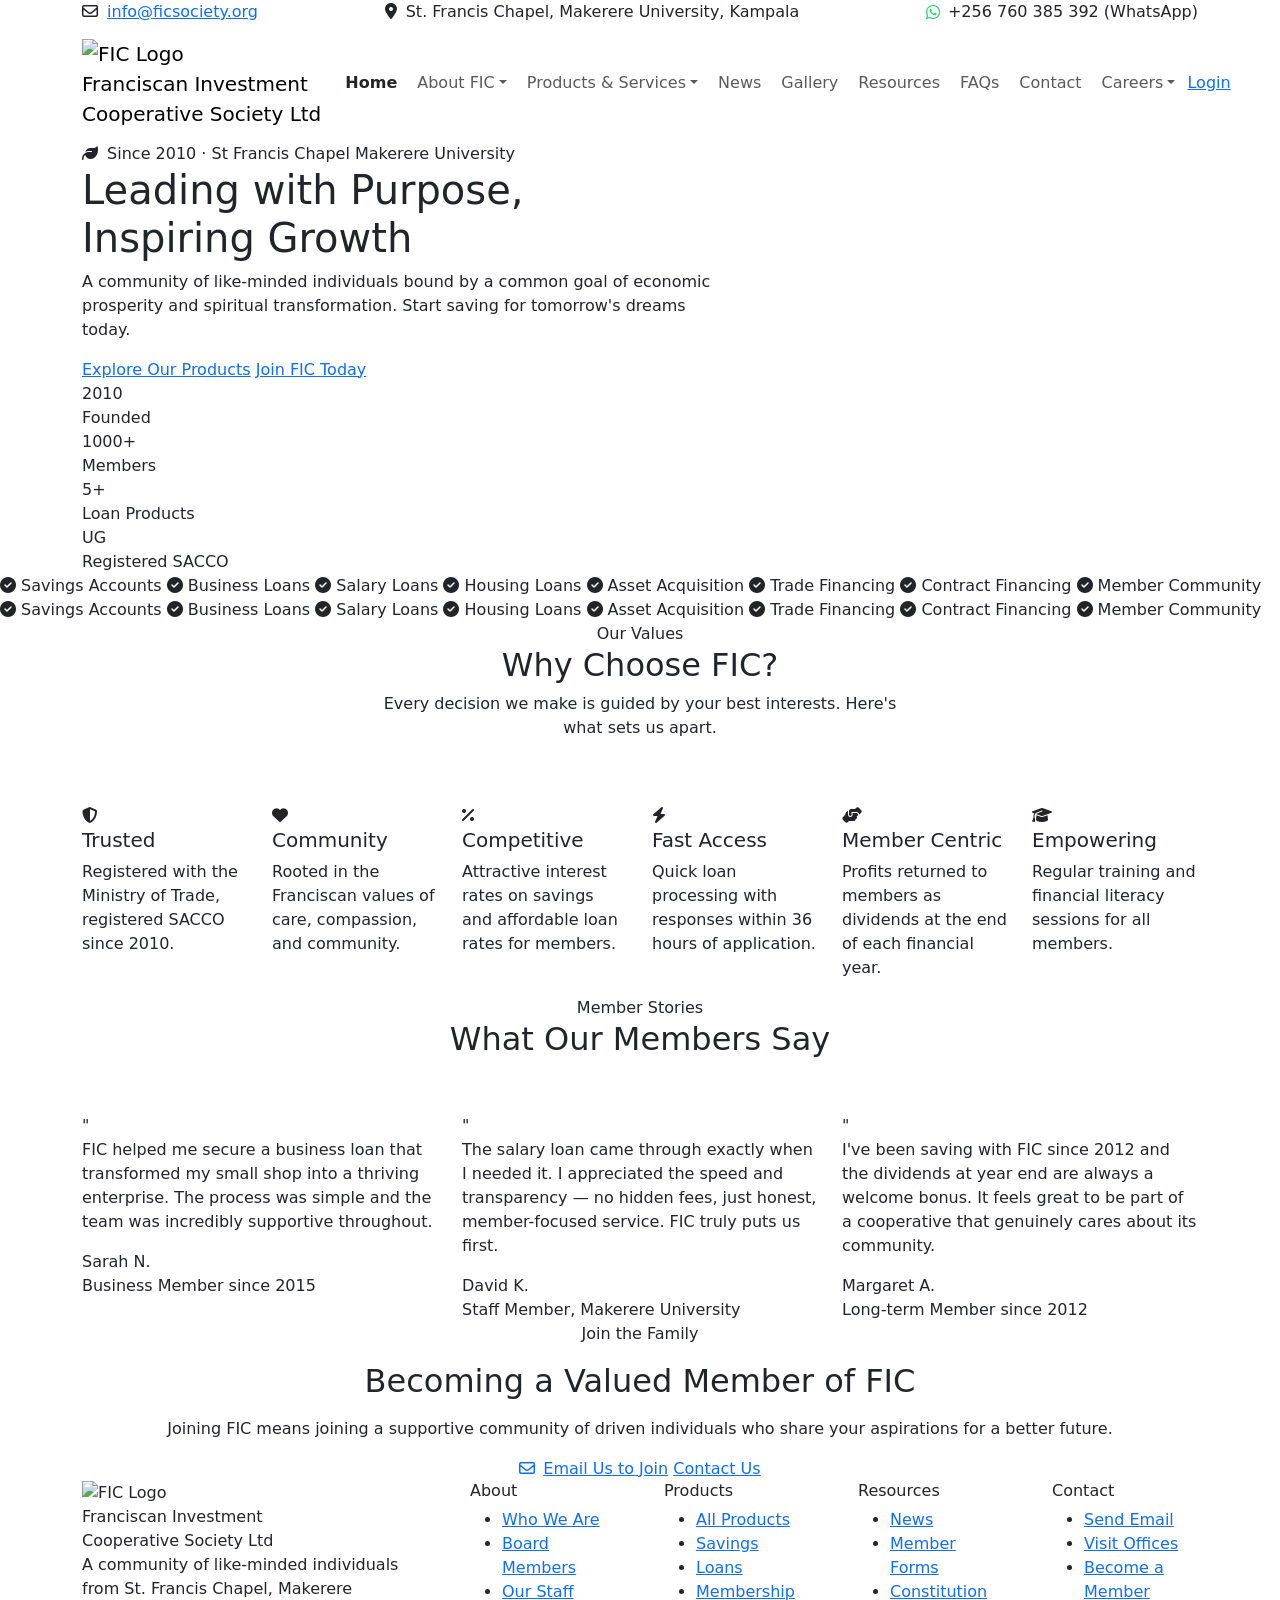
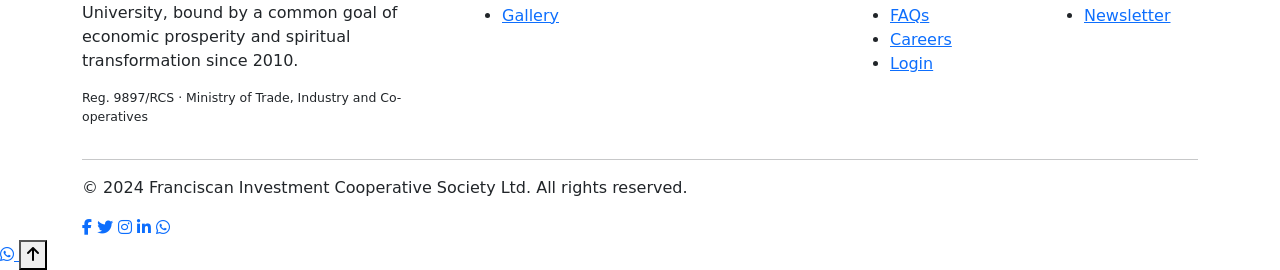
==== index.html @ e86bee1a "Add files via upload" ====
<!DOCTYPE html>
<html lang="en">
<head>
  <meta charset="UTF-8" />
  <meta name="viewport" content="width=device-width, initial-scale=1.0" />
  <title>FIC – Franciscan Investment Cooperative Society Ltd</title>
  <link rel="stylesheet" href="https://cdnjs.cloudflare.com/ajax/libs/bootstrap/5.3.3/css/bootstrap.min.css" />
  <link rel="stylesheet" href="https://cdnjs.cloudflare.com/ajax/libs/font-awesome/6.5.0/css/all.min.css" />
  <link rel="preconnect" href="https://fonts.googleapis.com" />
  <link rel="preconnect" href="https://fonts.gstatic.com" crossorigin />
  <link href="https://fonts.googleapis.com/css2?family=Playfair+Display:wght@500;700&family=DM+Sans:wght@300;400;500;600&display=swap" rel="stylesheet" />
  <link rel="icon" type="image/jpeg" href="images/fic logo.jpg" />
  <link rel="stylesheet" href="css/styles.css" />
</head>
<body>

  <!-- TOP BAR -->
  <div class="topbar">
    <div class="container d-flex justify-content-between align-items-center flex-wrap gap-2">
      <span><i class="fa-regular fa-envelope me-1"></i> <a href="mailto:info@ficsociety.org">info@ficsociety.org</a></span>
      <span class="d-none d-md-inline"><i class="fa-solid fa-location-dot me-1"></i> St. Francis Chapel, Makerere University, Kampala</span>
      <a href="https://wa.me/256760385392" target="_blank" style="text-decoration: none; color: inherit; display: inline-flex; align-items: center; gap: 0.25rem;"><i class="fab fa-whatsapp me-1" style="color: #25d366;"></i> +256 760 385 392 (WhatsApp)</a>
    </div>
  </div>

  <!-- NAVBAR -->
  <nav class="navbar navbar-expand-lg">
    <div class="container">
      <a class="navbar-brand" href="index.html">
        <img src="images/fic logo.jpg" alt="FIC Logo" style="height: 100px; object-fit: contain;" />
        <div class="brand-text">
          <div class="name">Franciscan Investment</div>
          <div class="tag">Cooperative Society Ltd</div>
        </div>
      </a>
      <button class="navbar-toggler border-0" type="button" data-bs-toggle="collapse" data-bs-target="#navMain">
        <span class="navbar-toggler-icon"></span>
      </button>
      <div class="collapse navbar-collapse" id="navMain">
        <ul class="navbar-nav ms-auto align-items-lg-center gap-lg-1">
          <li class="nav-item"><a class="nav-link active" href="index.html" style="font-weight: 700; color: var(--primary);">Home</a></li>
          <li class="nav-item dropdown">
            <a class="nav-link dropdown-toggle" href="#" data-bs-toggle="dropdown">About FIC</a>
            <ul class="dropdown-menu">
              <li><a class="dropdown-item" href="about.html">Who We Are</a></li>
              <li><a class="dropdown-item" href="board.html">Board Members</a></li>
              <li><a class="dropdown-item" href="team.html">Our Staff</a></li>
            </ul>
          </li>
          <li class="nav-item dropdown">
            <a class="nav-link dropdown-toggle" href="#" data-bs-toggle="dropdown">Products & Services</a>
            <ul class="dropdown-menu">
              <li><a class="dropdown-item" href="products.html">All Products</a></li>
              <li><a class="dropdown-item" href="savings.html">Savings Products</a></li>
              <li><a class="dropdown-item" href="loans.html">Loan Products</a></li>
            </ul>
          </li>
          <li class="nav-item"><a class="nav-link" href="news.html">News</a></li>
          <li class="nav-item"><a class="nav-link" href="gallery.html">Gallery</a></li>
          <li class="nav-item"><a class="nav-link" href="resources.html">Resources</a></li>
          <li class="nav-item"><a class="nav-link" href="faqs.html">FAQs</a></li>
          <li class="nav-item"><a class="nav-link" href="contact.html">Contact</a></li>
          <li class="nav-item dropdown">
            <a class="nav-link dropdown-toggle" href="#" data-bs-toggle="dropdown">Careers</a>
            <ul class="dropdown-menu">
              <li><a class="dropdown-item" href="careers.html?type=internship">Internship</a></li>
              <li><a class="dropdown-item" href="careers.html?type=jobs">Jobs</a></li>
            </ul>
          </li>
          <li class="nav-item"><a class="btn-cta-gold" href="https://finhazi.com/login" target="_blank">Login</a></li>
        </ul>
      </div>
    </div>
  </nav>

  <!-- HERO -->
  <section class="hero">
    <div class="hero-bg"></div>
    <div class="container hero-content">
      <div class="row align-items-center">
        <div class="col-lg-7">
          <div class="hero-eyebrow fade-up"><i class="fa-solid fa-leaf me-1"></i> Since 2010 · St Francis Chapel Makerere University</div>
          <h1 class="fade-up">Leading with <span>Purpose</span>,<br>Inspiring Growth</h1>
          <p class="fade-up">A community of like-minded individuals bound by a common goal of economic prosperity and spiritual transformation. Start saving for tomorrow's dreams today.</p>
          <div class="fade-up">
            <a href="products.html" class="btn-hero-primary">Explore Our Products</a>
            <a href="membership.html" class="btn-hero-outline">Join FIC Today</a>
          </div>
          <div class="hero-stats fade-up">
            <div class="stat-item">
              <div class="num">2010</div>
              <div class="lbl">Founded</div>
            </div>
            <div class="stat-item">
              <div class="num">1000+</div>
              <div class="lbl">Members</div>
            </div>
            <div class="stat-item">
              <div class="num">5+</div>
              <div class="lbl">Loan Products</div>
            </div>
            <div class="stat-item">
              <div class="num">UG</div>
              <div class="lbl">Registered SACCO</div>
            </div>
          </div>
        </div>
      </div>
    </div>
  </section>

  <!-- MARQUEE -->
  <div class="marquee-wrap">
    <div class="marquee-inner">
      <span><i class="fa-solid fa-circle-check"></i> Savings Accounts</span>
      <span><i class="fa-solid fa-circle-check"></i> Business Loans</span>
      <span><i class="fa-solid fa-circle-check"></i> Salary Loans</span>
      <span><i class="fa-solid fa-circle-check"></i> Housing Loans</span>
      <span><i class="fa-solid fa-circle-check"></i> Asset Acquisition</span>
      <span><i class="fa-solid fa-circle-check"></i> Trade Financing</span>
      <span><i class="fa-solid fa-circle-check"></i> Contract Financing</span>
      <span><i class="fa-solid fa-circle-check"></i> Member Community</span>
      <span><i class="fa-solid fa-circle-check"></i> Savings Accounts</span>
      <span><i class="fa-solid fa-circle-check"></i> Business Loans</span>
      <span><i class="fa-solid fa-circle-check"></i> Salary Loans</span>
      <span><i class="fa-solid fa-circle-check"></i> Housing Loans</span>
      <span><i class="fa-solid fa-circle-check"></i> Asset Acquisition</span>
      <span><i class="fa-solid fa-circle-check"></i> Trade Financing</span>
      <span><i class="fa-solid fa-circle-check"></i> Contract Financing</span>
      <span><i class="fa-solid fa-circle-check"></i> Member Community</span>
    </div>
  </div>

  <!-- WHY FIC -->
  <section class="why-section">
    <div class="container">
      <div class="row justify-content-center text-center mb-5">
        <div class="col-lg-6 fade-up">
          <span class="section-label">Our Values</span>
          <h2 class="section-title">Why Choose FIC?</h2>
          <div class="divider-leaf mx-auto"></div>
          <p class="section-sub mx-auto">Every decision we make is guided by your best interests. Here's what sets us apart.</p>
        </div>
      </div>
      <div class="row g-4">
        <div class="col-6 col-md-4 col-lg-2 fade-up">
          <div class="why-card">
            <div class="why-icon"><i class="fa-solid fa-shield-halved"></i></div>
            <h5>Trusted</h5>
            <p>Registered with the Ministry of Trade, registered SACCO since 2010.</p>
          </div>
        </div>
        <div class="col-6 col-md-4 col-lg-2 fade-up">
          <div class="why-card">
            <div class="why-icon"><i class="fa-solid fa-heart"></i></div>
            <h5>Community</h5>
            <p>Rooted in the Franciscan values of care, compassion, and community.</p>
          </div>
        </div>
        <div class="col-6 col-md-4 col-lg-2 fade-up">
          <div class="why-card">
            <div class="why-icon"><i class="fa-solid fa-percent"></i></div>
            <h5>Competitive</h5>
            <p>Attractive interest rates on savings and affordable loan rates for members.</p>
          </div>
        </div>
        <div class="col-6 col-md-4 col-lg-2 fade-up">
          <div class="why-card">
            <div class="why-icon"><i class="fa-solid fa-bolt"></i></div>
            <h5>Fast Access</h5>
            <p>Quick loan processing with responses within 36 hours of application.</p>
          </div>
        </div>
        <div class="col-6 col-md-4 col-lg-2 fade-up">
          <div class="why-card">
            <div class="why-icon"><i class="fa-solid fa-handshake-angle"></i></div>
            <h5>Member Centric</h5>
            <p>Profits returned to members as dividends at the end of each financial year.</p>
          </div>
        </div>
        <div class="col-6 col-md-4 col-lg-2 fade-up">
          <div class="why-card">
            <div class="why-icon"><i class="fa-solid fa-graduation-cap"></i></div>
            <h5>Empowering</h5>
            <p>Regular training and financial literacy sessions for all members.</p>
          </div>
        </div>
      </div>
    </div>
  </section>

  <!-- TESTIMONIALS -->
  <section class="testimonials-section">
    <div class="container">
      <div class="row justify-content-center text-center mb-5">
        <div class="col-lg-6 fade-up">
          <span class="section-label">Member Stories</span>
          <h2 class="section-title">What Our Members Say</h2>
          <div class="divider-leaf mx-auto"></div>
        </div>
      </div>
      <div class="row g-4">
        <div class="col-md-4 fade-up">
          <div class="testi-card">
            <div class="quote">"</div>
            <p>FIC helped me secure a business loan that transformed my small shop into a thriving enterprise. The process was simple and the team was incredibly supportive throughout.</p>
            <div class="name">Sarah N.</div>
            <div class="role">Business Member since 2015</div>
          </div>
        </div>
        <div class="col-md-4 fade-up">
          <div class="testi-card">
            <div class="quote">"</div>
            <p>The salary loan came through exactly when I needed it. I appreciated the speed and transparency — no hidden fees, just honest, member-focused service. FIC truly puts us first.</p>
            <div class="name">David K.</div>
            <div class="role">Staff Member, Makerere University</div>
          </div>
        </div>
        <div class="col-md-4 fade-up">
          <div class="testi-card">
            <div class="quote">"</div>
            <p>I've been saving with FIC since 2012 and the dividends at year end are always a welcome bonus. It feels great to be part of a cooperative that genuinely cares about its community.</p>
            <div class="name">Margaret A.</div>
            <div class="role">Long-term Member since 2012</div>
          </div>
        </div>
      </div>
    </div>
  </section>

  <!-- MEMBERSHIP CTA -->
  <section class="membership-section" id="membership">
    <div class="container text-center fade-up">
      <span class="section-label" style="background:rgba(255,255,255,.12); color:var(--accent2);">Join the Family</span>
      <h2 class="mt-3 mb-3">Becoming a Valued Member of FIC</h2>
      <p>Joining FIC means joining a supportive community of driven individuals who share your aspirations for a better future.</p>
      <a href="membership.html" class="btn-cta-gold"><i class="fa-regular fa-envelope me-2"></i>Email Us to Join</a>
      <a href="membership.html" class="btn-cta-outline">Contact Us</a>
    </div>
  </section>

  <!-- FOOTER -->
  <footer class="footer">
    <div class="container">
      <div class="row g-5">
        <div class="col-lg-4">
          <div class="footer-logo">
            <img src="images/fic logo.jpg" alt="FIC Logo" style="height: 90px; object-fit: contain;" />
            <div>
              <div class="name">Franciscan Investment</div>
              <div class="tag">Cooperative Society Ltd</div>
            </div>
          </div>
          <p>A community of like-minded individuals from St. Francis Chapel, Makerere University, bound by a common goal of economic prosperity and spiritual transformation since 2010.</p>
          <p class="mt-2" style="font-size:.78rem;">Reg. 9897/RCS · Ministry of Trade, Industry and Co-operatives</p>
        </div>
        <div class="col-6 col-lg-2">
          <h6>About</h6>
          <ul class="footer-links">
            <li><a href="about.html">Who We Are</a></li>
            <li><a href="board.html">Board Members</a></li>
            <li><a href="team.html">Our Staff</a></li>
            <li><a href="gallery.html">Gallery</a></li>
          </ul>
        </div>
        <div class="col-6 col-lg-2">
          <h6>Products</h6>
          <ul class="footer-links">
            <li><a href="products.html">All Products</a></li>
            <li><a href="savings.html">Savings</a></li>
            <li><a href="loans.html">Loans</a></li>
            <li><a href="membership.html">Membership</a></li>
          </ul>
        </div>
        <div class="col-6 col-lg-2">
          <h6>Resources</h6>
          <ul class="footer-links">
            <li><a href="news.html">News</a></li>
            <li><a href="resources.html">Member Forms</a></li>
            <li><a href="resources.html">Constitution</a></li>
            <li><a href="resources.html">FAQs</a></li>
            <li><a href="careers.html">Careers</a></li>
            <li><a href="https://finhazi.com/login" target="_blank">Login</a></li>
          </ul>
        </div>
        <div class="col-6 col-lg-2">
          <h6>Contact</h6>
          <ul class="footer-links">
            <li><a href="mailto:info@ficsociety.org">Send Email</a></li>
            <li><a href="membership.html">Visit Offices</a></li>
            <li><a href="membership.html">Become a Member</a></li>
            <li><a href="membership.html">Newsletter</a></li>
          </ul>
        </div>
      </div>
      <hr class="footer-divider" />
      <div class="footer-bottom">
        <p>© 2024 Franciscan Investment Cooperative Society Ltd. All rights reserved.</p>
        <div class="social-links">
          <a href="#"><i class="fab fa-facebook-f"></i></a>
          <a href="#"><i class="fab fa-twitter"></i></a>
          <a href="#"><i class="fab fa-instagram"></i></a>
          <a href="https://www.linkedin.com/company/franciscan-investment-cooperative-society-fic-ltd/posts/?feedView=all" target="_blank"><i class="fab fa-linkedin-in"></i></a>
          <a href="https://wa.me/256760385392" target="_blank"><i class="fab fa-whatsapp"></i></a>
        </div>
      </div>
    </div>
  </footer>

  <script src="https://cdnjs.cloudflare.com/ajax/libs/bootstrap/5.3.3/js/bootstrap.bundle.min.js"></script>
  <!-- FLOATING BUTTONS -->
  <div class="floating-buttons">
    <a href="https://wa.me/256760385392" target="_blank" class="floating-btn floating-whatsapp" title="Chat on WhatsApp">
      <i class="fab fa-whatsapp"></i>
    </a>
    <button class="floating-btn floating-top hidden" id="backToTop" title="Back to Top">
      <i class="fa-solid fa-arrow-up"></i>
    </button>
  </div>

  <script src="js/script.js"></script>
</body>
</html>
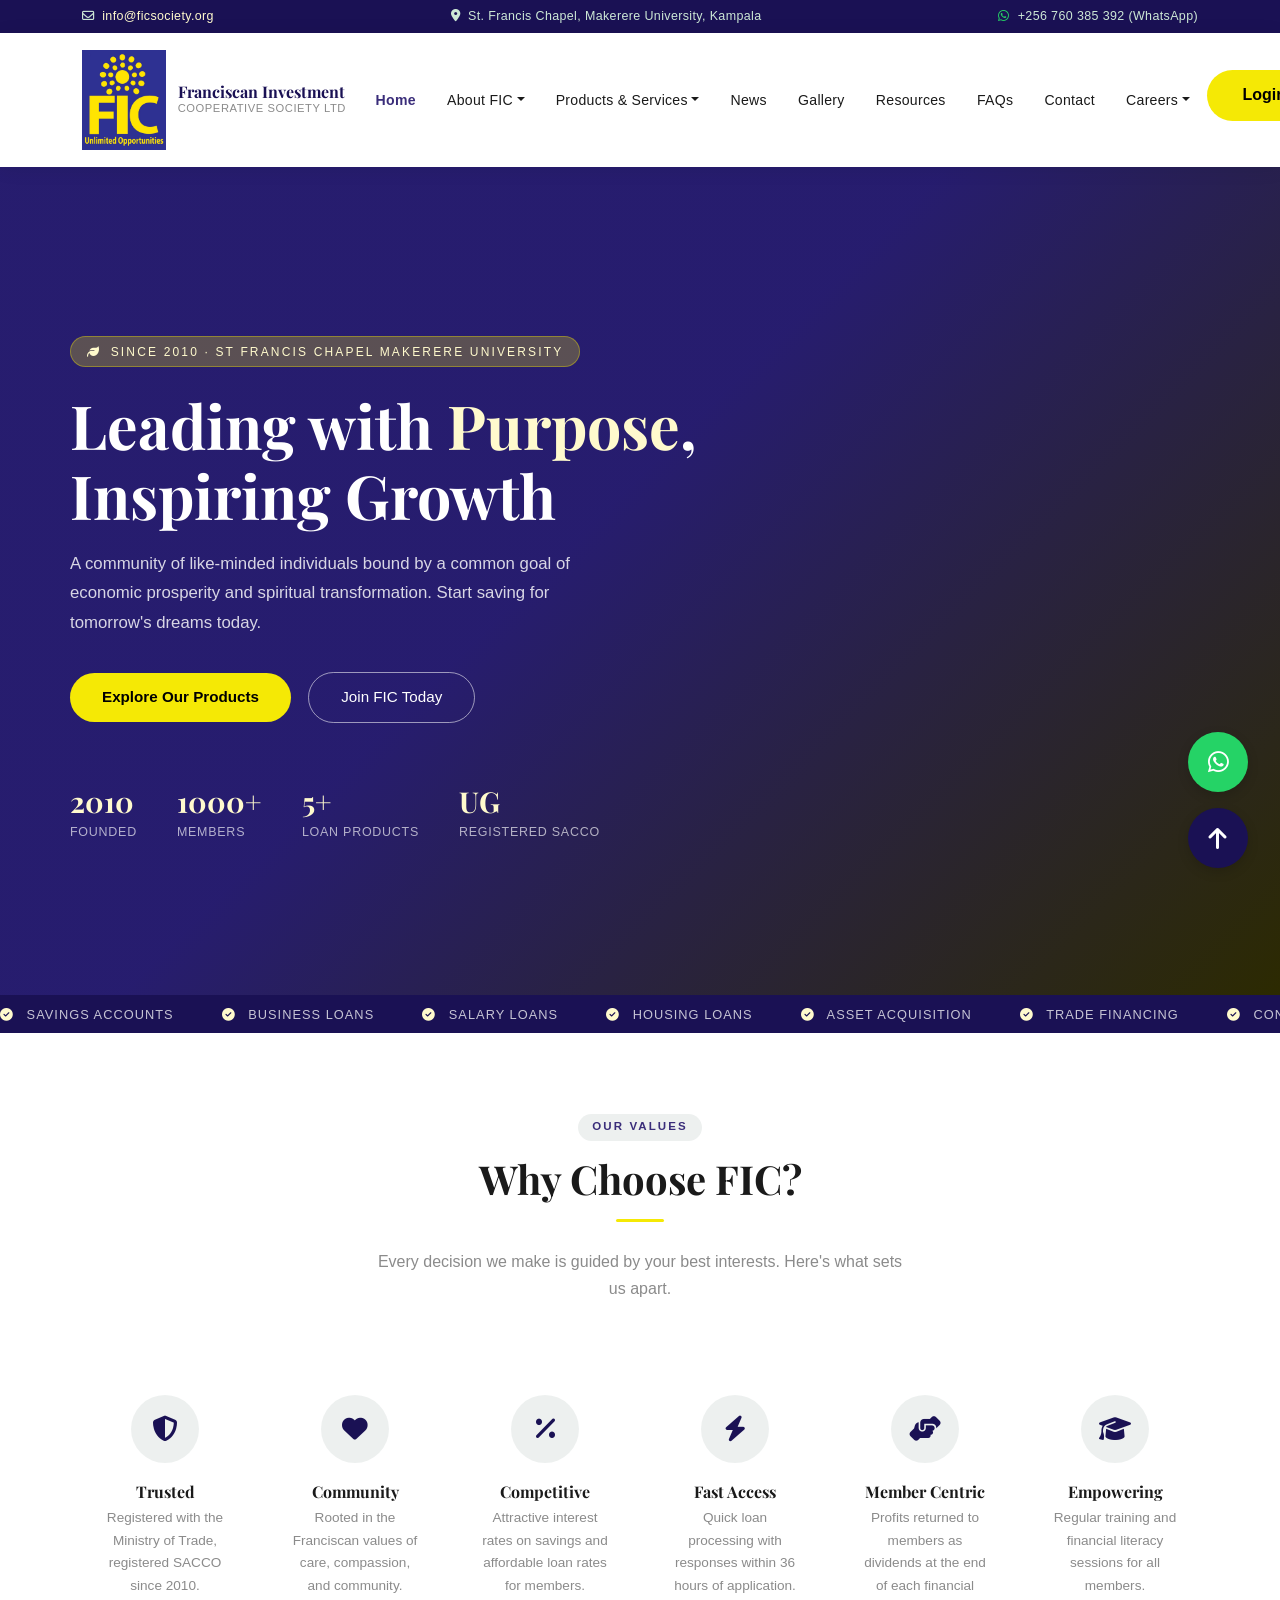
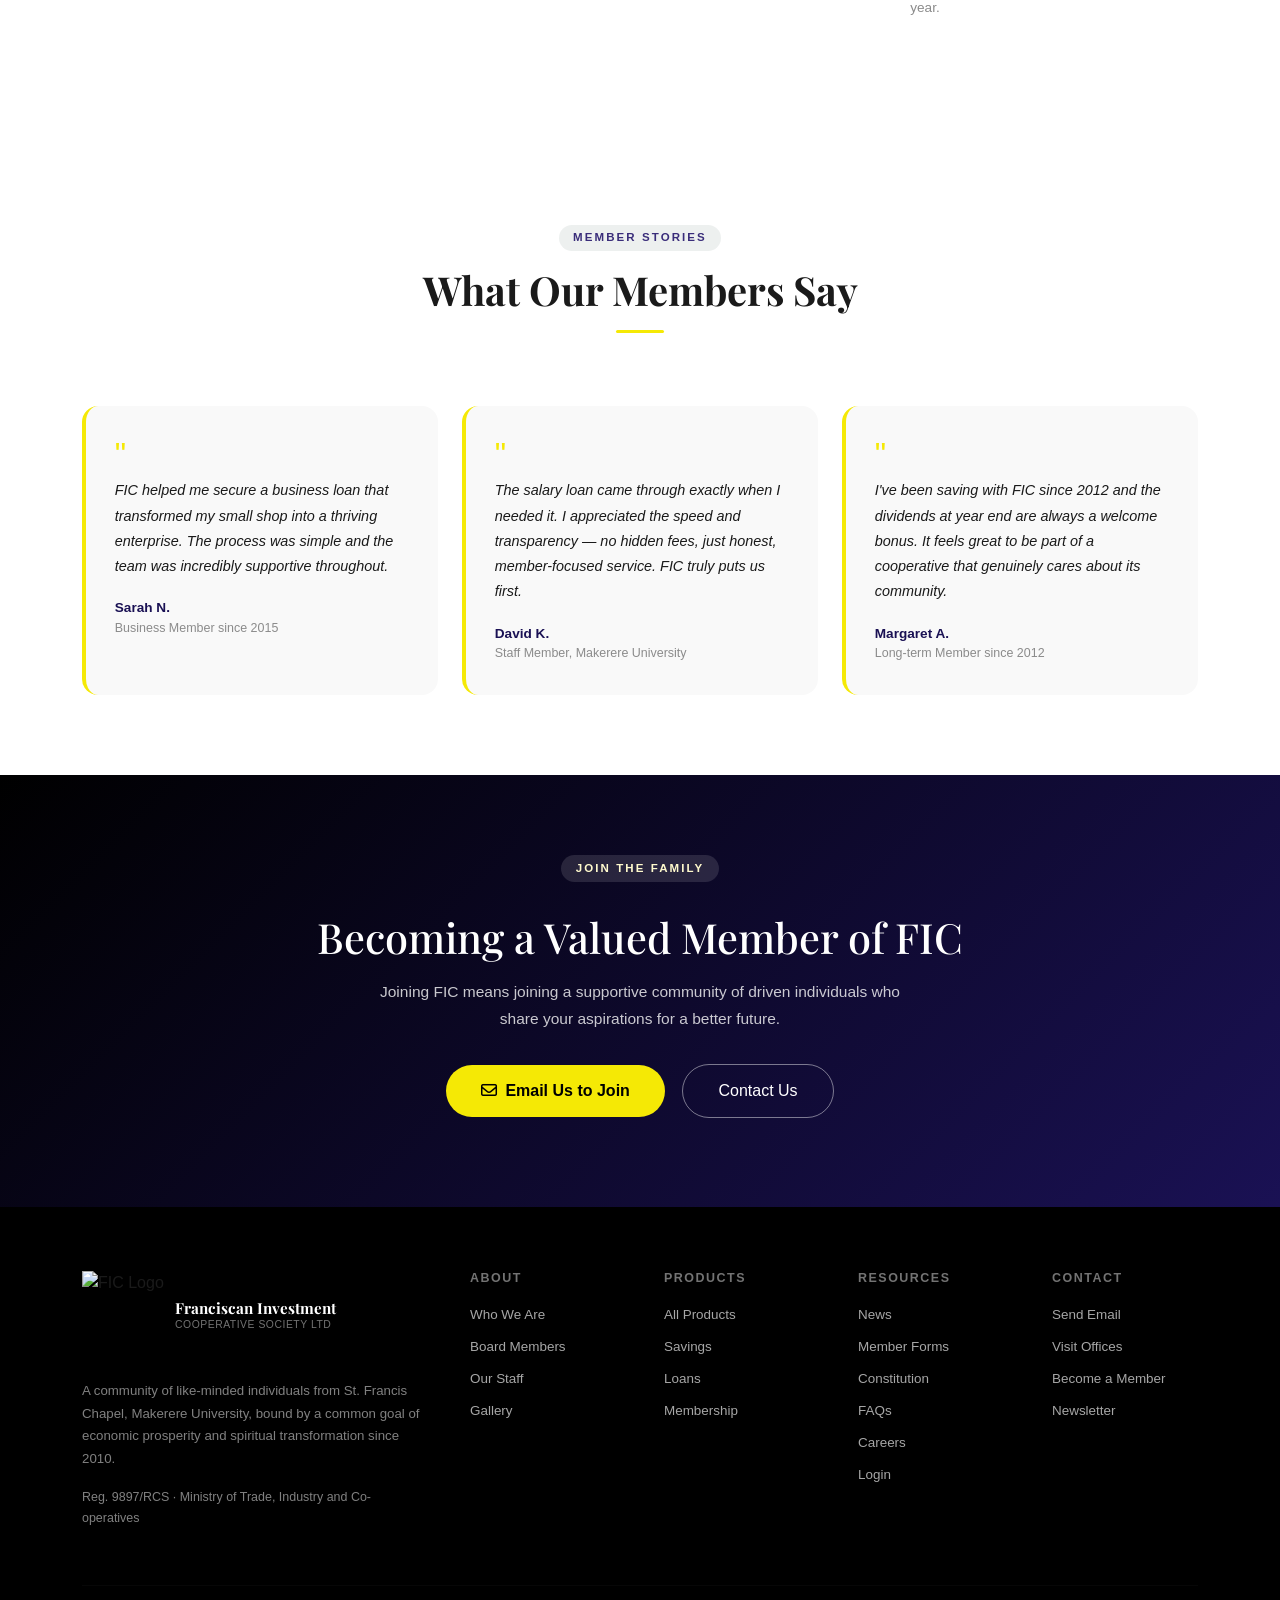
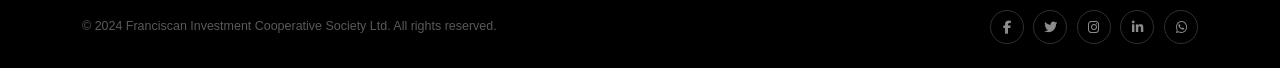
==== commit a4c37e61: "Update index.html" ====
--- a/index.html
+++ b/index.html
@@ -9,8 +9,8 @@
   <link rel="preconnect" href="https://fonts.googleapis.com" />
   <link rel="preconnect" href="https://fonts.gstatic.com" crossorigin />
   <link href="https://fonts.googleapis.com/css2?family=Playfair+Display:wght@500;700&family=DM+Sans:wght@300;400;500;600&display=swap" rel="stylesheet" />
-  <link rel="icon" type="image/jpeg" href="images/fic logo.jpg" />
-  <link rel="stylesheet" href="css/styles.css" />
+  <link rel="icon" type="image/jpeg" href="fic logo.jpg" />
+  <link rel="stylesheet" href="styles.css" />
 </head>
 <body>
 
@@ -27,7 +27,7 @@
   <nav class="navbar navbar-expand-lg">
     <div class="container">
       <a class="navbar-brand" href="index.html">
-        <img src="images/fic logo.jpg" alt="FIC Logo" style="height: 100px; object-fit: contain;" />
+        <img src="fic logo.jpg" alt="FIC Logo" style="height: 100px; object-fit: contain;" />
         <div class="brand-text">
           <div class="name">Franciscan Investment</div>
           <div class="tag">Cooperative Society Ltd</div>
@@ -318,6 +318,6 @@
     </button>
   </div>
 
-  <script src="js/script.js"></script>
+  <script src="script.js"></script>
 </body>
 </html>
--- a/styles.css
+++ b/styles.css
@@ -0,0 +1,630 @@
+:root {
+  --primary:   #1a1154;
+  --primary-light: #3a2d7a;
+  --accent:    #F5E905;
+  --accent2:   #fffacd;
+  --dark:      #000000;
+  --light:     #f9f9f9;
+  --text:      #1a1a1a;
+  --muted:     #8b8b8b;
+}
+
+* { margin: 0; padding: 0; box-sizing: border-box; }
+
+body {
+  font-family: 'DM Sans', sans-serif;
+  color: var(--text);
+  background: #fff;
+}
+
+h1, h2, h3, .display-font { font-family: 'Playfair Display', serif; }
+
+/* ── TOP BAR ── */
+.topbar {
+  background: var(--primary);
+  color: #cde8d6;
+  font-size: .78rem;
+  padding: .45rem 0;
+  letter-spacing: .03em;
+}
+.topbar a { color: var(--accent2); text-decoration: none; }
+.topbar a:hover { color: #fff; }
+
+/* ── NAVBAR ── */
+.navbar {
+  background: #fff;
+  box-shadow: 0 2px 18px rgba(0,0,0,.08);
+  padding: .75rem 0;
+  position: sticky;
+  top: 0;
+  z-index: 1030;
+}
+.navbar-brand {
+  display: flex;
+  align-items: center;
+  gap: .75rem;
+  text-decoration: none;
+}
+.brand-logo {
+  width: 52px; height: 52px;
+  background: var(--primary);
+  border-radius: 50%;
+  display: flex; align-items: center; justify-content: center;
+  color: var(--accent2);
+  font-family: 'Playfair Display', serif;
+  font-size: 1.4rem;
+  font-weight: 700;
+  flex-shrink: 0;
+}
+.brand-text .name {
+  font-family: 'Playfair Display', serif;
+  font-size: 1rem;
+  font-weight: 700;
+  color: var(--primary);
+  line-height: 1.1;
+}
+.brand-text .tag {
+  font-size: .7rem;
+  color: var(--muted);
+  letter-spacing: .05em;
+  text-transform: uppercase;
+}
+
+.navbar-nav .nav-link {
+  color: var(--text) !important;
+  font-weight: 500;
+  font-size: .88rem;
+  padding: .4rem .85rem !important;
+  letter-spacing: .02em;
+  transition: color .2s;
+}
+.navbar-nav .nav-link:hover,
+.navbar-nav .nav-link.active { color: var(--primary-light) !important; }
+
+.dropdown-menu {
+  border: none;
+  box-shadow: 0 8px 32px rgba(0,0,0,.12);
+  border-radius: .5rem;
+  padding: .5rem 0;
+}
+.dropdown-item {
+  font-size: .85rem;
+  color: var(--text);
+  padding: .5rem 1.25rem;
+}
+.dropdown-item:hover { background: var(--light); color: var(--primary); }
+
+.btn-member {
+  background: var(--accent);
+  color: var(--dark);
+  font-weight: 600;
+  font-size: .85rem;
+  border: none;
+  border-radius: 2rem;
+  padding: .5rem 1.4rem;
+  letter-spacing: .03em;
+  transition: background .2s, transform .15s;
+}
+.btn-member:hover { background: var(--accent2); transform: translateY(-1px); }
+
+/* ── HERO ── */
+.hero {
+  position: relative;
+  min-height: 92vh;
+  display: flex;
+  align-items: center;
+  overflow: hidden;
+  background: var(--dark);
+}
+.hero-bg {
+  position: absolute;
+  inset: 0;
+  background:
+    linear-gradient(135deg, rgba(42,31,120,.92) 45%, rgba(245,233,5,.18) 100%),
+    url('../images/group photo 1.JPG') center/cover no-repeat;
+}
+.hero-content {
+  position: relative;
+  z-index: 2;
+  color: #fff;
+  padding: 5rem 0 4rem;
+}
+.hero-eyebrow {
+  display: inline-block;
+  background: rgba(245,233,5,.25);
+  color: var(--accent2);
+  font-size: .75rem;
+  letter-spacing: .18em;
+  text-transform: uppercase;
+  padding: .35rem 1rem;
+  border-radius: 2rem;
+  border: 1px solid rgba(245,233,5,.35);
+  margin-bottom: 1.4rem;
+}
+.hero h1 {
+  font-size: clamp(2.4rem, 5vw, 3.8rem);
+  line-height: 1.15;
+  font-weight: 700;
+  margin-bottom: 1.2rem;
+  color: #fff;
+}
+.hero h1 span { color: var(--accent2); }
+.hero p {
+  font-size: 1.05rem;
+  line-height: 1.75;
+  color: rgba(255,255,255,.82);
+  max-width: 520px;
+  margin-bottom: 2.2rem;
+}
+.btn-hero-primary {
+  background: var(--accent);
+  color: var(--dark);
+  font-weight: 700;
+  border: none;
+  border-radius: 2rem;
+  padding: .8rem 2rem;
+  font-size: .95rem;
+  text-decoration: none;
+  display: inline-block;
+  margin-right: .8rem;
+  margin-bottom: .6rem;
+  transition: background .2s, transform .15s;
+}
+.btn-hero-primary:hover { background: var(--accent2); color: var(--dark); transform: translateY(-2px); }
+.btn-hero-outline {
+  border: 1.5px solid rgba(255,255,255,.55);
+  color: #fff;
+  border-radius: 2rem;
+  padding: .8rem 2rem;
+  font-size: .95rem;
+  text-decoration: none;
+  display: inline-block;
+  margin-bottom: .6rem;
+  transition: border-color .2s, background .2s;
+}
+.btn-hero-outline:hover { border-color: #fff; background: rgba(255,255,255,.08); color: #fff; }
+
+/* hero stats */
+.hero-stats {
+  display: flex;
+  gap: 2.5rem;
+  margin-top: 3rem;
+  flex-wrap: wrap;
+}
+.stat-item .num {
+  font-family: 'Playfair Display', serif;
+  font-size: 1.8rem;
+  font-weight: 700;
+  color: var(--accent2);
+}
+.stat-item .lbl { font-size: .78rem; color: rgba(255,255,255,.65); letter-spacing: .06em; text-transform: uppercase; }
+
+/* ── MARQUEE ── */
+.marquee-wrap {
+  background: var(--primary);
+  padding: .6rem 0;
+  overflow: hidden;
+}
+.marquee-inner {
+  display: flex;
+  gap: 3rem;
+  animation: marquee 28s linear infinite;
+  width: max-content;
+}
+.marquee-inner span {
+  color: rgba(255,255,255,.75);
+  font-size: .8rem;
+  letter-spacing: .08em;
+  text-transform: uppercase;
+  white-space: nowrap;
+}
+.marquee-inner span i { color: var(--accent2); margin-right: .5rem; }
+@keyframes marquee { from { transform: translateX(0); } to { transform: translateX(-50%); } }
+
+/* ── SECTION COMMONS ── */
+section { padding: 5rem 0; }
+.section-label {
+  display: inline-block;
+  font-size: .72rem;
+  letter-spacing: .18em;
+  text-transform: uppercase;
+  color: var(--primary-light);
+  background: rgba(27,67,50,.08);
+  padding: .3rem .9rem;
+  border-radius: 2rem;
+  margin-bottom: .9rem;
+  font-weight: 600;
+}
+.section-title {
+  font-size: clamp(1.7rem, 3.5vw, 2.5rem);
+  font-weight: 700;
+  line-height: 1.2;
+  color: var(--text);
+  margin-bottom: 1rem;
+}
+.section-sub {
+  font-size: 1rem;
+  color: var(--muted);
+  line-height: 1.7;
+  max-width: 540px;
+}
+.divider-leaf {
+  width: 48px; height: 3px;
+  background: var(--accent);
+  border-radius: 2px;
+  margin: 1rem 0 1.6rem;
+}
+
+/* ── ABOUT ── */
+.about-section { background: var(--light); }
+.about-img-wrap {
+  position: relative;
+  border-radius: 1.2rem;
+  overflow: hidden;
+}
+.about-img-wrap img { width: 100%; border-radius: 1.2rem; object-fit: cover; height: 420px; }
+.about-badge {
+  position: absolute;
+  bottom: 1.8rem;
+  left: 1.8rem;
+  background: var(--primary);
+  color: #fff;
+  border-radius: .8rem;
+  padding: 1rem 1.4rem;
+}
+.about-badge .yr { font-family: 'Playfair Display', serif; font-size: 2rem; font-weight: 700; color: var(--accent2); line-height: 1; }
+.about-badge .yrtext { font-size: .72rem; color: rgba(255,255,255,.75); letter-spacing: .06em; text-transform: uppercase; }
+.check-list { list-style: none; padding: 0; }
+.check-list li {
+  display: flex; align-items: flex-start; gap: .7rem;
+  font-size: .92rem; line-height: 1.6;
+  margin-bottom: .7rem; color: var(--text);
+}
+.check-list li i { color: var(--primary-light); margin-top: .15rem; flex-shrink: 0; }
+
+/* ── PRODUCTS ── */
+.products-section { background: #fff; }
+.product-card {
+  border-radius: 1rem;
+  border: 1.5px solid #e8f0eb;
+  padding: 2rem 1.6rem;
+  height: 100%;
+  transition: box-shadow .25s, transform .25s, border-color .25s;
+  background: #fff;
+  cursor: default;
+}
+.product-card:hover {
+  box-shadow: 0 16px 48px rgba(27,67,50,.12);
+  transform: translateY(-4px);
+  border-color: var(--primary-light);
+}
+.product-icon {
+  width: 56px; height: 56px;
+  border-radius: .75rem;
+  display: flex; align-items: center; justify-content: center;
+  background: rgba(27,67,50,.08);
+  color: var(--primary);
+  font-size: 1.4rem;
+  margin-bottom: 1.2rem;
+}
+.product-card h5 { font-family: 'Playfair Display', serif; font-size: 1.15rem; font-weight: 700; color: var(--text); margin-bottom: .5rem; }
+.product-card p { font-size: .88rem; color: var(--muted); line-height: 1.65; margin: 0; }
+.product-card .learn-link {
+  display: inline-flex; align-items: center; gap: .4rem;
+  font-size: .82rem; font-weight: 600;
+  color: var(--primary-light);
+  text-decoration: none;
+  margin-top: 1rem;
+  transition: gap .2s;
+}
+.product-card .learn-link:hover { gap: .7rem; color: var(--primary); }
+
+/* ── SAVINGS ACCOUNTS ── */
+.accounts-section { background: var(--light); }
+.account-tab-nav { gap: .5rem; flex-wrap: wrap; margin-bottom: 2.5rem; border: none; }
+.account-tab-nav .nav-link {
+  border-radius: 2rem !important;
+  border: 1.5px solid #cce0d2 !important;
+  color: var(--muted) !important;
+  font-size: .84rem;
+  font-weight: 500;
+  padding: .45rem 1.2rem !important;
+  background: #fff !important;
+  transition: all .2s;
+}
+.account-tab-nav .nav-link.active,
+.account-tab-nav .nav-link:hover {
+  background: var(--primary) !important;
+  border-color: var(--primary) !important;
+  color: #fff !important;
+}
+.account-detail {
+  background: #fff;
+  border-radius: 1rem;
+  padding: 2.2rem 2rem;
+  border: 1.5px solid #e4ede7;
+}
+.account-detail h4 { font-family: 'Playfair Display', serif; font-size: 1.4rem; font-weight: 700; color: var(--text); margin-bottom: .5rem; }
+.account-detail p { font-size: .9rem; color: var(--muted); line-height: 1.7; }
+.feature-pill {
+  display: inline-block;
+  background: rgba(27,67,50,.07);
+  color: var(--primary);
+  font-size: .75rem;
+  font-weight: 600;
+  border-radius: 2rem;
+  padding: .3rem .85rem;
+  margin: .25rem .15rem;
+  letter-spacing: .03em;
+}
+
+/* ── LOAN PRODUCTS ── */
+.loans-section { background: var(--primary); }
+.loans-section .section-title { color: #fff; }
+.loans-section .section-sub { color: rgba(255,255,255,.7); }
+.loans-section .section-label { background: rgba(255,255,255,.12); color: var(--accent2); }
+.loans-section .divider-leaf { background: var(--accent2); }
+.loan-card {
+  border-radius: 1rem;
+  border: 1.5px solid rgba(255,255,255,.14);
+  padding: 1.8rem 1.5rem;
+  background: rgba(255,255,255,.06);
+  transition: background .25s, transform .25s;
+  height: 100%;
+}
+.loan-card:hover { background: rgba(255,255,255,.12); transform: translateY(-3px); }
+.loan-card .icon { font-size: 1.8rem; color: var(--accent2); margin-bottom: 1rem; }
+.loan-card h5 { font-family: 'Playfair Display', serif; font-size: 1.1rem; color: #fff; font-weight: 700; margin-bottom: .4rem; }
+.loan-card p { font-size: .85rem; color: rgba(255,255,255,.68); line-height: 1.65; margin: 0; }
+
+/* ── WHY FIC ── */
+.why-section { background: #fff; }
+.why-card {
+  text-align: center;
+  padding: 1.8rem 1.2rem;
+}
+.why-icon {
+  width: 68px; height: 68px;
+  border-radius: 50%;
+  background: rgba(27,67,50,.08);
+  display: flex; align-items: center; justify-content: center;
+  font-size: 1.6rem;
+  color: var(--primary);
+  margin: 0 auto 1.2rem;
+  transition: background .2s, color .2s;
+}
+.why-card:hover .why-icon { background: var(--primary); color: var(--accent2); }
+.why-card h5 { font-family: 'Playfair Display', serif; font-size: 1rem; font-weight: 700; color: var(--text); margin-bottom: .4rem; }
+.why-card p { font-size: .85rem; color: var(--muted); line-height: 1.65; }
+
+/* ── MEMBERSHIP CTA ── */
+.membership-section {
+  background: linear-gradient(135deg, var(--dark) 0%, var(--primary) 100%);
+  padding: 5rem 0;
+}
+.membership-section h2 { color: #fff; font-size: clamp(1.8rem, 3.5vw, 2.6rem); }
+.membership-section p { color: rgba(255,255,255,.78); max-width: 560px; margin: 0 auto 2rem; font-size: .97rem; line-height: 1.75; }
+.btn-cta-gold {
+  background: var(--accent);
+  color: var(--dark);
+  font-weight: 700;
+  border: none;
+  border-radius: 2rem;
+  padding: .85rem 2.2rem;
+  font-size: 1rem;
+  text-decoration: none;
+  display: inline-block;
+  margin-right: .8rem;
+  margin-bottom: .6rem;
+  transition: background .2s, transform .15s;
+}
+.btn-cta-gold:hover { background: var(--accent2); color: var(--dark); transform: translateY(-2px); }
+.btn-cta-outline {
+  border: 1.5px solid rgba(255,255,255,.45);
+  color: #fff;
+  border-radius: 2rem;
+  padding: .85rem 2.2rem;
+  font-size: 1rem;
+  text-decoration: none;
+  display: inline-block;
+  margin-bottom: .6rem;
+  transition: all .2s;
+}
+.btn-cta-outline:hover { border-color: #fff; background: rgba(255,255,255,.08); color: #fff; }
+
+/* ── NEWS ── */
+.news-section { background: var(--light); }
+.news-card {
+  background: #fff;
+  border-radius: 1rem;
+  overflow: hidden;
+  border: 1.5px solid #e4ede7;
+  transition: box-shadow .25s, transform .25s;
+  height: 100%;
+}
+.news-card:hover { box-shadow: 0 16px 40px rgba(27,67,50,.1); transform: translateY(-4px); }
+.news-card img { width: 100%; height: 190px; object-fit: cover; }
+.news-card-body { padding: 1.4rem 1.4rem 1.6rem; }
+.news-cat {
+  display: inline-block;
+  font-size: .7rem;
+  font-weight: 600;
+  text-transform: uppercase;
+  letter-spacing: .1em;
+  color: var(--primary-light);
+  margin-bottom: .5rem;
+}
+.news-card h6 {
+  font-family: 'Playfair Display', serif;
+  font-size: 1rem;
+  font-weight: 700;
+  color: var(--text);
+  line-height: 1.4;
+  margin-bottom: .5rem;
+}
+.news-card p { font-size: .84rem; color: var(--muted); line-height: 1.6; margin: 0; }
+.news-meta { font-size: .75rem; color: #a0b0a6; margin-top: .8rem; }
+
+/* ── TESTIMONIALS ── */
+.testimonials-section { background: #fff; }
+.testi-card {
+  background: var(--light);
+  border-radius: 1rem;
+  padding: 2rem 1.8rem;
+  border-left: 4px solid var(--accent);
+  height: 100%;
+}
+.testi-card .quote { font-size: 2rem; color: var(--accent); line-height: 1; margin-bottom: .5rem; }
+.testi-card p { font-size: .9rem; color: var(--text); line-height: 1.75; font-style: italic; margin-bottom: 1.2rem; }
+.testi-card .name { font-weight: 600; font-size: .85rem; color: var(--primary); }
+.testi-card .role { font-size: .78rem; color: var(--muted); }
+
+/* ── CONTACT ── */
+.contact-section { background: var(--light); }
+.contact-card {
+  background: #fff;
+  border-radius: 1rem;
+  padding: 2rem 1.8rem;
+  border: 1.5px solid #e4ede7;
+}
+.contact-card h5 { font-family: 'Playfair Display', serif; font-size: 1.15rem; font-weight: 700; color: var(--text); margin-bottom: 1.2rem; }
+.contact-item {
+  display: flex; align-items: flex-start; gap: .85rem;
+  margin-bottom: 1rem;
+}
+.contact-item .ci-icon {
+  width: 38px; height: 38px;
+  border-radius: .5rem;
+  background: rgba(27,67,50,.08);
+  display: flex; align-items: center; justify-content: center;
+  color: var(--primary);
+  font-size: .9rem;
+  flex-shrink: 0;
+}
+.contact-item .ci-text label { font-size: .72rem; text-transform: uppercase; letter-spacing: .08em; color: var(--muted); display: block; margin-bottom: .15rem; }
+.contact-item .ci-text span { font-size: .88rem; color: var(--text); }
+.contact-item .ci-text a { color: var(--primary-light); text-decoration: none; font-size: .88rem; }
+.contact-item .ci-text a:hover { color: var(--primary); text-decoration: underline; }
+
+/* newsletter form */
+.newsletter-form .form-control {
+  border: 1.5px solid #d0ddd4;
+  border-radius: 2rem;
+  padding: .65rem 1.2rem;
+  font-size: .88rem;
+}
+.newsletter-form .form-control:focus { border-color: var(--primary-light); box-shadow: 0 0 0 3px rgba(27,67,50,.1); }
+.btn-subscribe {
+  background: var(--primary);
+  color: #fff;
+  border: none;
+  border-radius: 2rem;
+  padding: .65rem 1.6rem;
+  font-size: .88rem;
+  font-weight: 600;
+  white-space: nowrap;
+  transition: background .2s;
+}
+.btn-subscribe:hover { background: var(--primary-light); color: #fff; }
+
+/* ── FOOTER ── */
+.footer { background: var(--dark); padding: 4rem 0 1.5rem; }
+.footer-logo { display: flex; align-items: center; gap: .7rem; margin-bottom: 1.2rem; }
+.footer-logo .brand-logo { width: 44px; height: 44px; font-size: 1.1rem; }
+.footer-logo .name { font-family: 'Playfair Display', serif; font-size: .95rem; font-weight: 700; color: #fff; line-height: 1.1; }
+.footer-logo .tag { font-size: .65rem; color: rgba(255,255,255,.45); letter-spacing: .05em; text-transform: uppercase; }
+.footer p { font-size: .83rem; color: rgba(255,255,255,.5); line-height: 1.7; }
+.footer h6 { font-size: .78rem; font-weight: 700; letter-spacing: .12em; text-transform: uppercase; color: rgba(255,255,255,.45); margin-bottom: 1rem; }
+.footer-links { list-style: none; padding: 0; }
+.footer-links li { margin-bottom: .5rem; }
+.footer-links a { color: rgba(255,255,255,.65); font-size: .84rem; text-decoration: none; transition: color .2s; }
+.footer-links a:hover { color: var(--accent2); }
+.footer-divider { border-color: rgba(255,255,255,.1); margin: 2.5rem 0 1.5rem; }
+.footer-bottom { display: flex; align-items: center; justify-content: space-between; flex-wrap: wrap; gap: .5rem; }
+.footer-bottom p { font-size: .78rem; color: rgba(255,255,255,.35); margin: 0; }
+.social-links { display: flex; gap: .6rem; }
+.social-links a {
+  width: 34px; height: 34px;
+  border-radius: 50%;
+  border: 1px solid rgba(255,255,255,.18);
+  color: rgba(255,255,255,.55);
+  display: flex; align-items: center; justify-content: center;
+  font-size: .82rem;
+  text-decoration: none;
+  transition: background .2s, color .2s, border-color .2s;
+}
+.social-links a:hover { background: var(--accent); border-color: var(--accent); color: var(--dark); }
+
+/* ── ANIMATIONS ── */
+.fade-up {
+  opacity: 0;
+  transform: translateY(28px);
+  transition: opacity .6s ease, transform .6s ease;
+}
+.fade-up.visible { opacity: 1; transform: translateY(0); }
+
+/* ── FLOATING BUTTONS ── */
+.floating-buttons {
+  position: fixed;
+  bottom: 2rem;
+  right: 2rem;
+  display: flex;
+  flex-direction: column;
+  gap: 1rem;
+  z-index: 999;
+}
+.floating-btn {
+  width: 60px;
+  height: 60px;
+  border-radius: 50%;
+  display: flex;
+  align-items: center;
+  justify-content: center;
+  font-size: 1.5rem;
+  text-decoration: none;
+  color: #fff;
+  cursor: pointer;
+  border: none;
+  transition: all .3s ease;
+  box-shadow: 0 4px 12px rgba(0, 0, 0, .15);
+}
+.floating-btn:hover {
+  transform: scale(1.1);
+  box-shadow: 0 6px 16px rgba(0, 0, 0, .2);
+}
+.floating-whatsapp {
+  background: #25d366;
+}
+.floating-whatsapp:hover {
+  background: #20ba5a;
+}
+.floating-top {
+  background: var(--primary);
+}
+.floating-top:hover {
+  background: var(--primary-light);
+}
+.floating-top.hidden {
+  opacity: 0;
+  pointer-events: none;
+  transform: translateY(100px);
+}
+
+@media (max-width: 768px) {
+  .floating-buttons {
+    bottom: 1rem;
+    right: 1rem;
+  }
+  .floating-btn {
+    width: 50px;
+    height: 50px;
+    font-size: 1.2rem;
+  }
+}
+
+/* ── RESPONSIVE ── */
+@media (max-width: 768px) {
+  .hero { min-height: 75vh; }
+  .hero-stats { gap: 1.5rem; }
+  .about-badge { bottom: .8rem; left: .8rem; }
+}
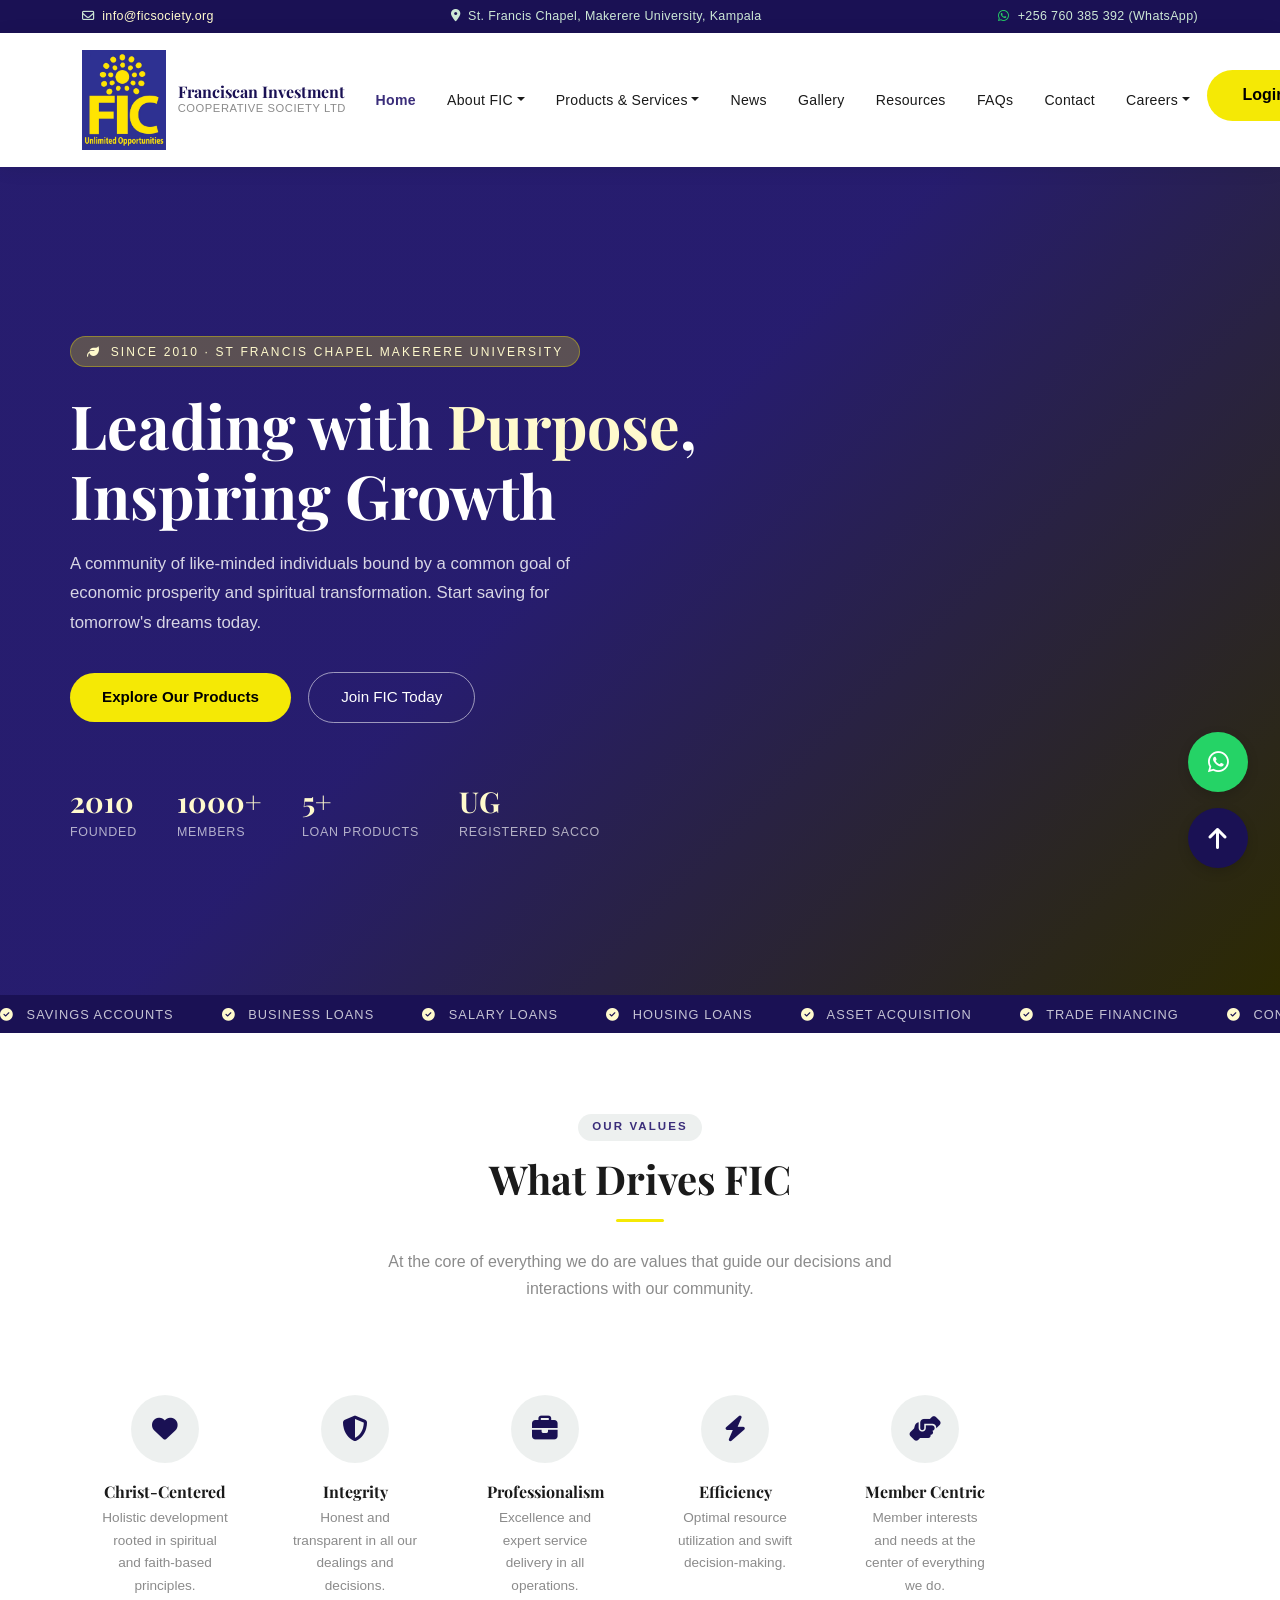
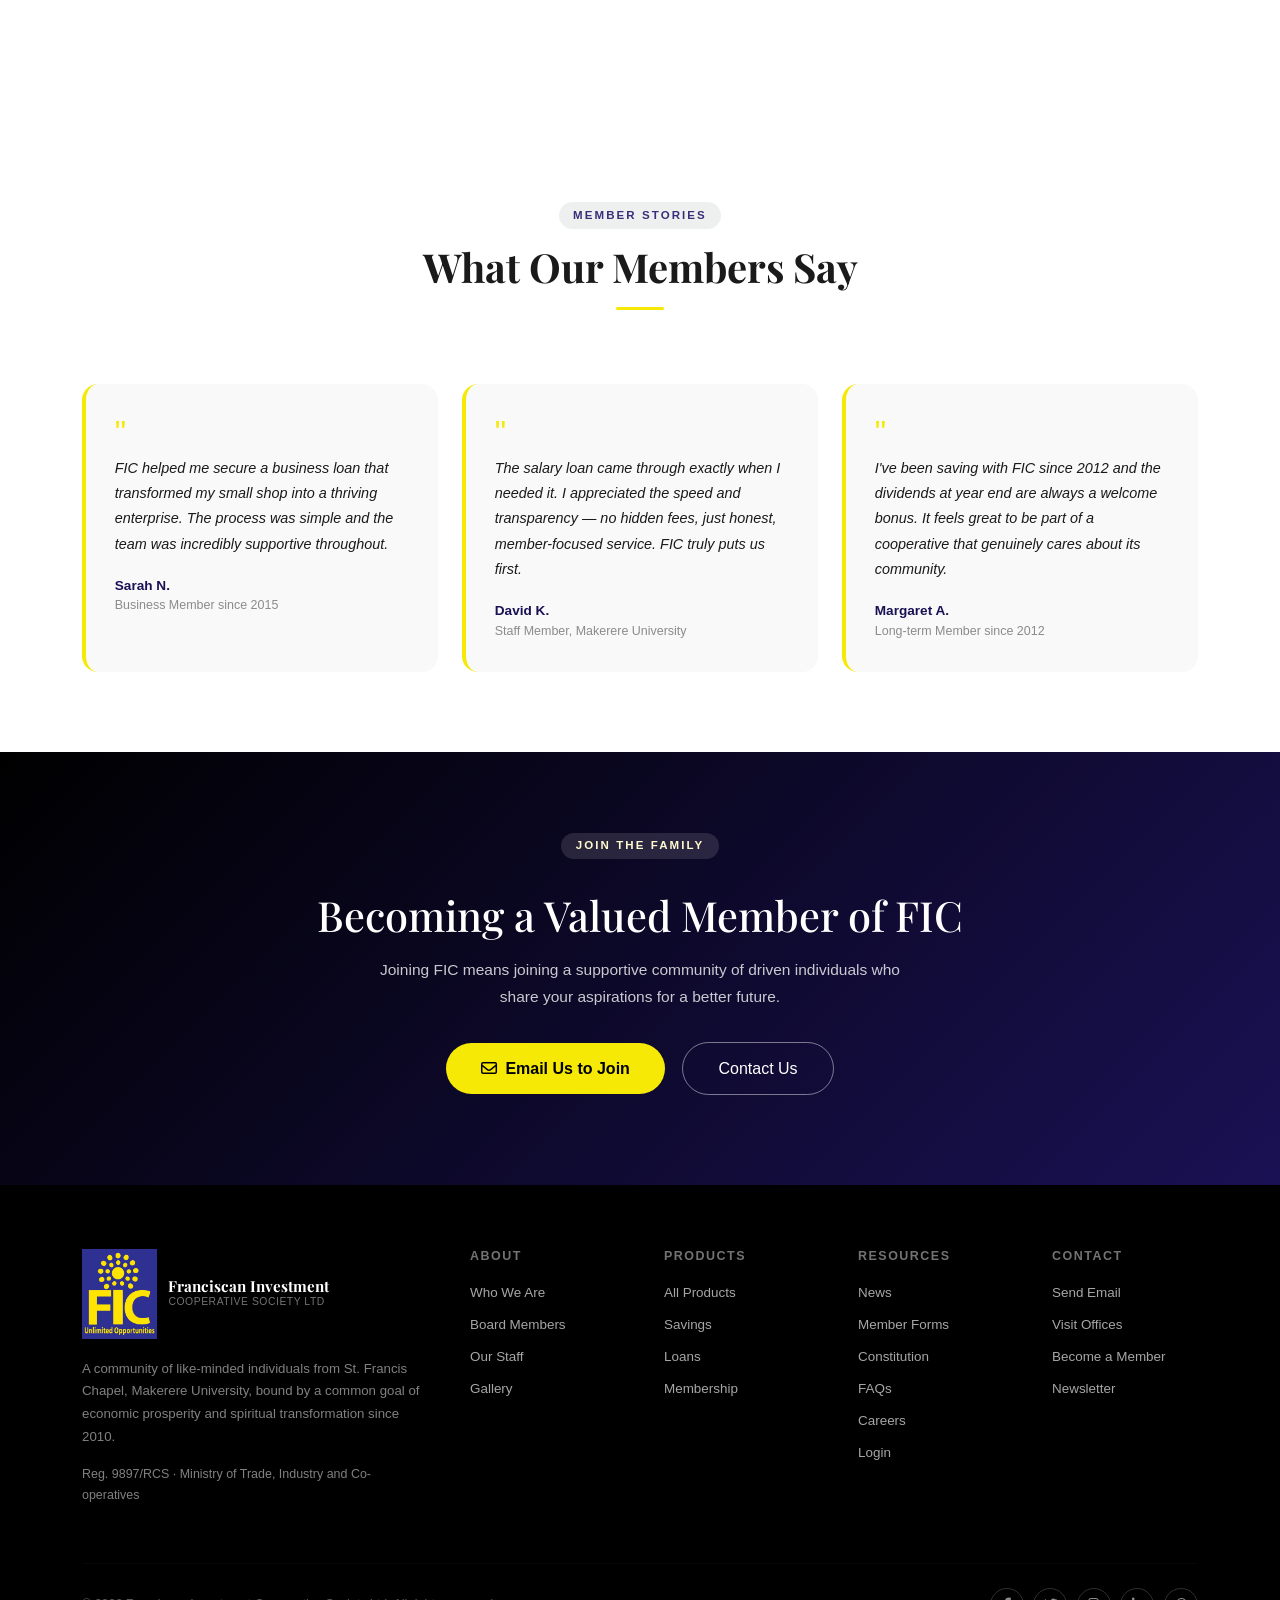
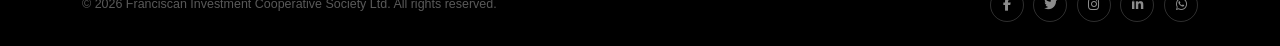
==== commit 2a4b30be: "Add files via upload" ====
--- a/index.html
+++ b/index.html
@@ -53,6 +53,7 @@
               <li><a class="dropdown-item" href="products.html">All Products</a></li>
               <li><a class="dropdown-item" href="savings.html">Savings Products</a></li>
               <li><a class="dropdown-item" href="loans.html">Loan Products</a></li>
+              <li><a class="dropdown-item" href="investments.html">Investments</a></li>
             </ul>
           </li>
           <li class="nav-item"><a class="nav-link" href="news.html">News</a></li>
@@ -137,52 +138,45 @@
       <div class="row justify-content-center text-center mb-5">
         <div class="col-lg-6 fade-up">
           <span class="section-label">Our Values</span>
-          <h2 class="section-title">Why Choose FIC?</h2>
+          <h2 class="section-title">What Drives FIC</h2>
           <div class="divider-leaf mx-auto"></div>
-          <p class="section-sub mx-auto">Every decision we make is guided by your best interests. Here's what sets us apart.</p>
+          <p class="section-sub mx-auto">At the core of everything we do are values that guide our decisions and interactions with our community.</p>
         </div>
       </div>
       <div class="row g-4">
         <div class="col-6 col-md-4 col-lg-2 fade-up">
           <div class="why-card">
+            <div class="why-icon"><i class="fa-solid fa-heart"></i></div>
+            <h5>Christ-Centered</h5>
+            <p>Holistic development rooted in spiritual and faith-based principles.</p>
+          </div>
+        </div>
+        <div class="col-6 col-md-4 col-lg-2 fade-up">
+          <div class="why-card">
             <div class="why-icon"><i class="fa-solid fa-shield-halved"></i></div>
-            <h5>Trusted</h5>
-            <p>Registered with the Ministry of Trade, registered SACCO since 2010.</p>
-          </div>
-        </div>
-        <div class="col-6 col-md-4 col-lg-2 fade-up">
-          <div class="why-card">
-            <div class="why-icon"><i class="fa-solid fa-heart"></i></div>
-            <h5>Community</h5>
-            <p>Rooted in the Franciscan values of care, compassion, and community.</p>
-          </div>
-        </div>
-        <div class="col-6 col-md-4 col-lg-2 fade-up">
-          <div class="why-card">
-            <div class="why-icon"><i class="fa-solid fa-percent"></i></div>
-            <h5>Competitive</h5>
-            <p>Attractive interest rates on savings and affordable loan rates for members.</p>
+            <h5>Integrity</h5>
+            <p>Honest and transparent in all our dealings and decisions.</p>
+          </div>
+        </div>
+        <div class="col-6 col-md-4 col-lg-2 fade-up">
+          <div class="why-card">
+            <div class="why-icon"><i class="fa-solid fa-briefcase"></i></div>
+            <h5>Professionalism</h5>
+            <p>Excellence and expert service delivery in all operations.</p>
           </div>
         </div>
         <div class="col-6 col-md-4 col-lg-2 fade-up">
           <div class="why-card">
             <div class="why-icon"><i class="fa-solid fa-bolt"></i></div>
-            <h5>Fast Access</h5>
-            <p>Quick loan processing with responses within 36 hours of application.</p>
+            <h5>Efficiency</h5>
+            <p>Optimal resource utilization and swift decision-making.</p>
           </div>
         </div>
         <div class="col-6 col-md-4 col-lg-2 fade-up">
           <div class="why-card">
             <div class="why-icon"><i class="fa-solid fa-handshake-angle"></i></div>
             <h5>Member Centric</h5>
-            <p>Profits returned to members as dividends at the end of each financial year.</p>
-          </div>
-        </div>
-        <div class="col-6 col-md-4 col-lg-2 fade-up">
-          <div class="why-card">
-            <div class="why-icon"><i class="fa-solid fa-graduation-cap"></i></div>
-            <h5>Empowering</h5>
-            <p>Regular training and financial literacy sessions for all members.</p>
+            <p>Member interests and needs at the center of everything we do.</p>
           </div>
         </div>
       </div>
@@ -245,7 +239,7 @@
       <div class="row g-5">
         <div class="col-lg-4">
           <div class="footer-logo">
-            <img src="images/fic logo.jpg" alt="FIC Logo" style="height: 90px; object-fit: contain;" />
+            <img src="fic logo.jpg" alt="FIC Logo" style="height: 90px; object-fit: contain;" />
             <div>
               <div class="name">Franciscan Investment</div>
               <div class="tag">Cooperative Society Ltd</div>
@@ -295,7 +289,8 @@
       </div>
       <hr class="footer-divider" />
       <div class="footer-bottom">
-        <p>© 2024 Franciscan Investment Cooperative Society Ltd. All rights reserved.</p>
+        <p>&copy; <span id="year"></span> Franciscan Investment Cooperative Society Ltd. All rights reserved.</p>
+        <script>document.getElementById('year').textContent = new Date().getFullYear();</script>
         <div class="social-links">
           <a href="#"><i class="fab fa-facebook-f"></i></a>
           <a href="#"><i class="fab fa-twitter"></i></a>
--- a/styles.css
+++ b/styles.css
@@ -121,7 +121,7 @@
   inset: 0;
   background:
     linear-gradient(135deg, rgba(42,31,120,.92) 45%, rgba(245,233,5,.18) 100%),
-    url('../images/group photo 1.JPG') center/cover no-repeat;
+    url('group photo 1.JPG') center/cover no-repeat;
 }
 .hero-content {
   position: relative;
@@ -628,3 +628,273 @@
   .hero-stats { gap: 1.5rem; }
   .about-badge { bottom: .8rem; left: .8rem; }
 }
+
+/* ==========================================
+   BOARD & TEAM MEMBER CARDS
+========================================== */
+
+.member-card {
+  background: #fff;
+  border: 1px solid #e8f0eb;
+  border-radius: 16px;
+  overflow: hidden;
+  text-align: center;
+  height: 100%;
+  display: flex;
+  flex-direction: column;
+  transition: all 0.3s ease;
+  box-shadow: 0 4px 18px rgba(0,0,0,0.05);
+  padding: 0;
+}
+
+.member-card:hover {
+  transform: translateY(-6px);
+  box-shadow: 0 12px 32px rgba(0,0,0,0.12);
+  border-color: var(--accent);
+}
+
+.member-card img {
+  width: 100%;
+  height: 260px;
+  object-fit: cover;
+  flex-shrink: 0;
+}
+
+.member-card h5 {
+  font-family: 'Playfair Display', serif;
+  color: var(--primary);
+  font-size: 1.15rem;
+  margin: 1.5rem 1rem 0.5rem 1rem;
+  font-weight: 700;
+  line-height: 1.3;
+}
+
+.member-role {
+  color: var(--muted);
+  font-weight: 500;
+  font-size: 0.9rem;
+  margin: 0.5rem 1rem 1.2rem 1rem;
+  flex-grow: 1;
+  display: flex;
+  align-items: center;
+  justify-content: center;
+  line-height: 1.5;
+}
+
+.member-card .btn {
+  border-radius: 50px;
+  padding: 0.6rem 1.6rem;
+  margin: 0 1rem 1.4rem 1rem;
+  align-self: center;
+  flex-shrink: 0;
+  background: var(--primary-light);
+  color: #fff;
+  border: none;
+  font-size: 0.85rem;
+  font-weight: 700;
+  text-decoration: none;
+  display: inline-block;
+  transition: background 0.2s, transform 0.15s, box-shadow 0.2s;
+  letter-spacing: 0.03em;
+}
+
+.member-card .btn:hover {
+  background: var(--primary);
+  color: #fff;
+  transform: translateY(-2px);
+  box-shadow: 0 4px 12px rgba(26,17,84,0.3);
+}
+
+/* Leadership Cards (Patron & Chairperson) */
+
+.leadership-card {
+  max-width: 420px;
+  margin: 0 auto;
+  border: 1.5px solid #e8f0eb;
+}
+
+.leadership-card img {
+  height: 360px;
+}
+
+.leadership-card h5 {
+  margin: 1.8rem 1.2rem 0.6rem 1.2rem;
+  font-size: 1.25rem;
+}
+
+.leadership-card .member-role {
+  margin: 0.6rem 1.2rem 1.4rem 1.2rem;
+  font-size: 0.95rem;
+  color: var(--primary-light);
+}
+
+/* Mobile */
+
+@media (max-width: 768px) {
+
+  .leadership-card {
+    max-width: 100%;
+  }
+
+  .leadership-card img {
+    height: 300px;
+  }
+
+  .member-card img {
+    height: 220px;
+  }
+}
+
+@media (max-width: 480px) {
+
+  .member-card h5 {
+    font-size: 1.05rem;
+    margin: 1.2rem 0.8rem 0.4rem 0.8rem;
+  }
+
+  .member-role {
+    font-size: 0.85rem;
+    margin: 0.4rem 0.8rem 1rem 0.8rem;
+  }
+
+  .member-card .btn {
+    margin: 0 0.8rem 1.2rem 0.8rem;
+    font-size: 0.78rem;
+    padding: 0.5rem 1.4rem;
+  }
+}
+
+/* ==========================================
+   TEAM CARD STYLES
+========================================== */
+
+.team-card {
+  background: #fff;
+  border: 1px solid #e8f0eb;
+  border-radius: 16px;
+  overflow: hidden;
+  text-align: center;
+  height: 100%;
+  display: flex;
+  flex-direction: column;
+  transition: all 0.3s ease;
+  box-shadow: 0 4px 18px rgba(0,0,0,0.05);
+  padding: 0;
+}
+
+.team-card:hover {
+  transform: translateY(-6px);
+  box-shadow: 0 12px 32px rgba(0,0,0,0.12);
+  border-color: var(--accent);
+}
+
+.team-card .team-avatar {
+  width: 100%;
+  height: 260px;
+  object-fit: cover;
+  flex-shrink: 0;
+}
+
+.team-card h5 {
+  font-family: 'Playfair Display', serif;
+  color: var(--primary);
+  font-size: 1.15rem;
+  margin: 1.5rem 1rem 0.5rem 1rem;
+  font-weight: 700;
+  line-height: 1.3;
+}
+
+.team-card .team-role {
+  color: var(--muted);
+  font-weight: 500;
+  font-size: 0.9rem;
+  margin: 0.5rem 1rem 1.2rem 1rem;
+  flex-grow: 1;
+  display: flex;
+  align-items: center;
+  justify-content: center;
+  line-height: 1.5;
+}
+
+.team-card .btn {
+  border-radius: 50px !important;
+  padding: 0.6rem 1.6rem !important;
+  margin: 0 1rem 1.4rem 1rem !important;
+  align-self: center;
+  flex-shrink: 0;
+  background: var(--primary-light) !important;
+  color: #fff !important;
+  border: none !important;
+  font-size: 0.85rem !important;
+  font-weight: 700 !important;
+  text-decoration: none;
+  display: inline-block;
+  transition: background 0.2s, transform 0.15s, box-shadow 0.2s;
+  letter-spacing: 0.03em;
+}
+
+.team-card .btn:hover {
+  background: var(--primary) !important;
+  color: #fff !important;
+  transform: translateY(-2px);
+  box-shadow: 0 4px 12px rgba(26,17,84,0.3) !important;
+}
+
+/* Leadership Card (Team Lead) */
+
+.team-card.leadership-card {
+  max-width: 420px;
+  margin: 0 auto;
+  border: 1.5px solid #e8f0eb;
+}
+
+.team-card.leadership-card .team-avatar {
+  height: 360px;
+}
+
+.team-card.leadership-card h5 {
+  margin: 1.8rem 1.2rem 0.6rem 1.2rem;
+  font-size: 1.25rem;
+}
+
+.team-card.leadership-card .team-role {
+  margin: 0.6rem 1.2rem 1.4rem 1.2rem;
+  font-size: 0.95rem;
+  color: var(--primary-light);
+}
+
+/* Responsive Team Cards */
+
+@media (max-width: 768px) {
+
+  .team-card.leadership-card {
+    max-width: 100%;
+  }
+
+  .team-card.leadership-card .team-avatar {
+    height: 300px;
+  }
+
+  .team-card .team-avatar {
+    height: 220px;
+  }
+}
+
+@media (max-width: 480px) {
+
+  .team-card h5 {
+    font-size: 1.05rem;
+    margin: 1.2rem 0.8rem 0.4rem 0.8rem;
+  }
+
+  .team-card .team-role {
+    font-size: 0.85rem;
+    margin: 0.4rem 0.8rem 1rem 0.8rem;
+  }
+
+  .team-card .btn {
+    margin: 0 0.8rem 1.2rem 0.8rem !important;
+    font-size: 0.78rem !important;
+    padding: 0.5rem 1.4rem !important;
+  }
+}
